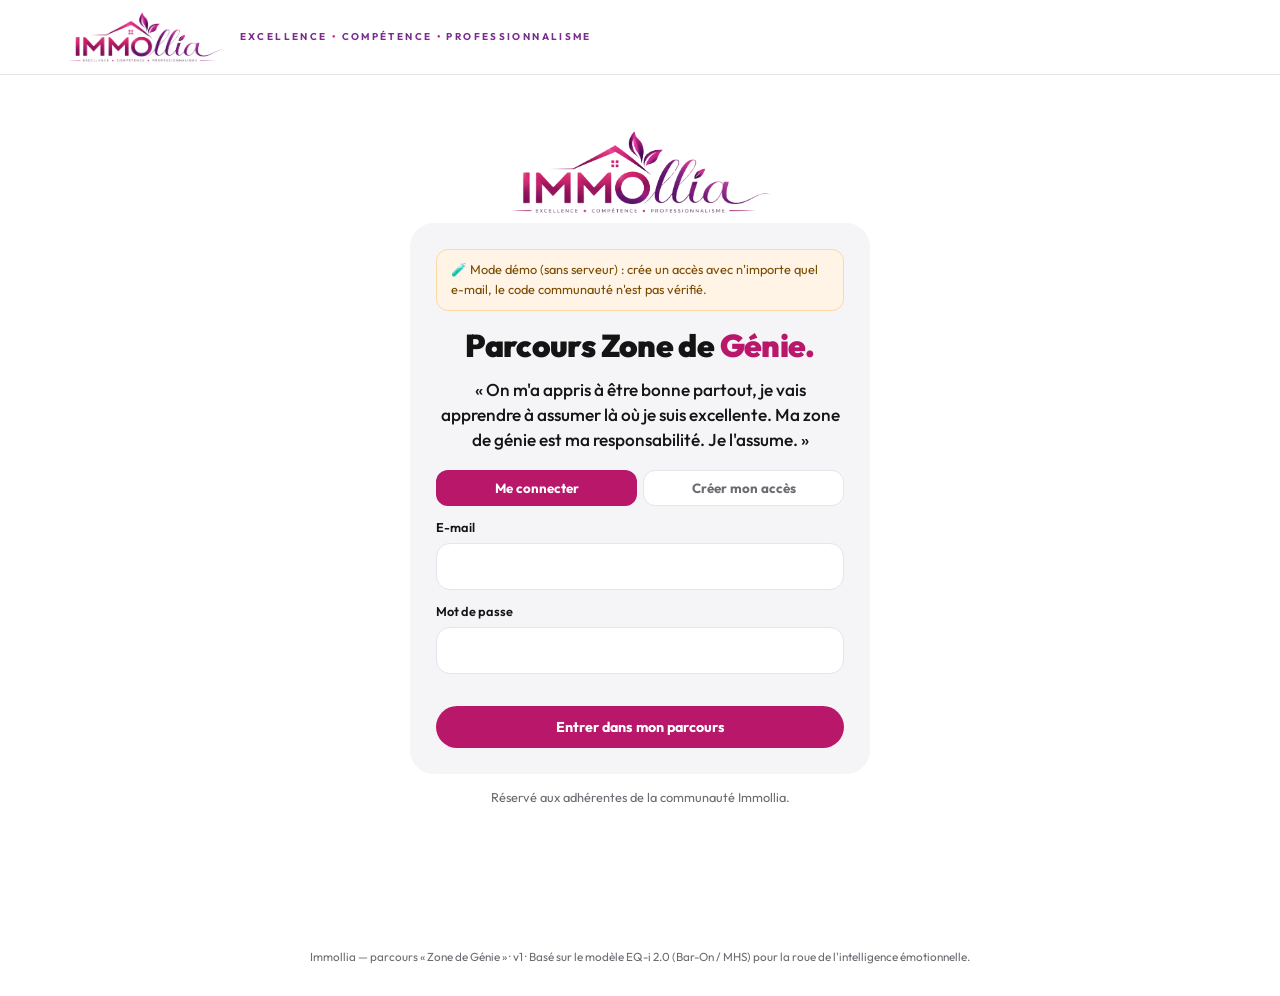
==== parcours/index.html @ b2c0bd3f "Parcours Zone de Génie : application rapatriée dans parcours/ (depuis adressefinder) ; config.php et" ====
<!DOCTYPE html>
<html lang="fr">
<head>
<meta charset="utf-8">
<meta name="viewport" content="width=device-width, initial-scale=1">
<title>Zone de Génie — Immollia</title>
<meta name="description" content="Parcours de 4 semaines pour identifier et assumer sa zone de génie — communauté Immollia.">
<link rel="icon" href="logo-immollia.webp">
<link rel="preconnect" href="https://fonts.googleapis.com">
<link href="https://fonts.googleapis.com/css2?family=Outfit:wght@400;500;600;700;800;900&display=swap" rel="stylesheet">
<style>
:root{
  --magenta:#B8176A; --magenta-2:#D12A80; --violet:#7B2C8F; --violet-2:#9A3FAE; --prune:#141414;
  --grad:var(--magenta);
  --bg:#FFFFFF; --card:#F5F4F6; --txt:#2A2A2E; --muted:#6B6B72; --line:#E6E3EA; --ok:#2E7D32;
  --r:24px; --sh:none;
  --f1:'Outfit',system-ui,sans-serif; --f2:'Outfit',system-ui,sans-serif;
}
*{box-sizing:border-box}
html,body{margin:0;background:var(--bg);color:var(--txt);font-family:var(--f1);font-size:15px;line-height:1.55;-webkit-font-smoothing:antialiased}
a{color:var(--magenta)}
button{font-family:inherit}
h1,h2,h3{margin:0 0 .4em;line-height:1.2}
h1{font-size:2.1rem;font-weight:900;color:#141414;letter-spacing:-.02em}
h1 .acc,h2 .acc{color:var(--magenta)}
h2{font-size:1.4rem;font-weight:800;color:#141414;letter-spacing:-.01em}
h3{font-size:1.05rem;font-weight:700;color:#141414}
.muted{color:var(--muted)}
.small{font-size:.85rem}
.citation{font-size:1.15rem;font-weight:500;color:#141414;line-height:1.45}
.eyebrow{display:flex;align-items:center;gap:12px;font-size:.72rem;letter-spacing:.22em;text-transform:uppercase;color:var(--magenta);font-weight:700}
.eyebrow::before{content:"";width:34px;height:2px;background:var(--magenta)}
.hidden{display:none!important}

/* ── En-tête ── */
header{background:#fff;border-bottom:1px solid var(--line);position:sticky;top:0;z-index:20}
.hwrap{max-width:1180px;margin:0 auto;padding:10px 16px;display:flex;align-items:center;gap:14px;flex-wrap:wrap}
.logo{height:54px;width:auto;display:block}
.tagline{font-size:.66rem;letter-spacing:.24em;text-transform:uppercase;color:var(--violet);font-weight:700;white-space:nowrap}
.tagline b{color:var(--magenta)}
nav{display:flex;gap:4px;margin-left:auto;flex-wrap:wrap}
nav button{border:0;background:transparent;padding:8px 12px;border-radius:999px;font-weight:600;color:var(--muted);cursor:pointer;font-size:.88rem}
nav button:hover{background:#F5F4F6;color:#141414}
nav button.on{background:var(--magenta);color:#fff}
.user-chip{display:flex;align-items:center;gap:8px;font-size:.85rem;color:var(--muted)}
.avatar{width:30px;height:30px;border-radius:50%;background:var(--magenta);color:#fff;display:grid;place-items:center;font-weight:700;font-size:.8rem;object-fit:cover;flex:none;overflow:hidden}
.avatar.lg{width:96px;height:96px;font-size:2rem}
.photo-row{display:flex;gap:16px;align-items:center;margin-top:12px}

main{max-width:1180px;margin:0 auto;padding:22px 16px 80px}
.card{background:var(--card);border-radius:var(--r);padding:26px;border:0}
.card+.card{margin-top:18px}
.grid{display:grid;gap:18px}
.g2{grid-template-columns:repeat(auto-fit,minmax(300px,1fr))}
.g4{grid-template-columns:repeat(auto-fit,minmax(220px,1fr))}
.row{display:flex;gap:10px;align-items:center;flex-wrap:wrap}
.sp{justify-content:space-between}

.btn{border:0;background:var(--magenta);color:#fff;padding:12px 22px;border-radius:999px;font-weight:700;cursor:pointer;font-size:.95rem;box-shadow:none;transition:background .15s,transform .15s}
.btn:hover{background:var(--magenta-2)}
.btn:hover{transform:translateY(-1px)}
.btn.sec{background:#fff;color:#141414;border:1.5px solid #D9D6DD}
.btn.sec:hover{background:#fff;border-color:#141414}
.btn.sm{padding:7px 14px;font-size:.82rem}
.btn:disabled{opacity:.5;cursor:default;transform:none}
label.lbl{display:block;font-weight:600;font-size:.85rem;color:#141414;margin:12px 0 5px}
input[type=text],input[type=email],input[type=password],input[type=url],textarea,select{width:100%;border:1.5px solid var(--line);border-radius:14px;padding:11px 13px;font:inherit;background:#fff;color:var(--txt);transition:border .15s}
input:focus,textarea:focus{outline:none;border-color:var(--magenta);box-shadow:0 0 0 3px rgba(184,23,106,.12)}
textarea{min-height:110px;resize:vertical;line-height:1.5}
.hint{font-size:.83rem;color:var(--muted);margin:-2px 0 8px}
.pill{display:inline-block;padding:3px 10px;border-radius:999px;font-size:.75rem;font-weight:700;background:#fff;color:var(--violet);border:1px solid var(--line)}
.pill.ok{background:#E8F5E9;color:var(--ok)}
.pill.mag{background:var(--magenta);color:#fff;border-color:transparent}
.toast{position:fixed;left:50%;bottom:24px;transform:translateX(-50%);background:#141414;color:#fff;padding:10px 18px;border-radius:999px;font-size:.85rem;opacity:0;pointer-events:none;transition:opacity .25s;z-index:50}
.toast.show{opacity:1}
.banner{background:#FFF4E5;border:1px solid #FFD8A8;color:#7A4A00;padding:10px 14px;border-radius:12px;font-size:.85rem;margin-bottom:16px}

/* ── Accueil / progression ── */
.hero{background:#fff;color:#141414;padding:18px 0 28px}
.hero h1{font-size:clamp(2.2rem,5vw,3.4rem);line-height:1.05;margin:10px 0 14px}
.hero .citation{max-width:760px}
.steps{display:grid;grid-template-columns:repeat(auto-fit,minmax(230px,1fr));gap:14px;margin-top:18px}
.step{background:var(--card);border-radius:var(--r);padding:20px;border:0;cursor:pointer;transition:transform .15s;position:relative}
.step:hover{transform:translateY(-2px)}
.step .num{font-size:.7rem;letter-spacing:.2em;text-transform:uppercase;color:var(--magenta);font-weight:700}
.step h3{margin:.3em 0 .4em;color:#141414}
.step.done{background:#EEF7EE}
.bar{height:8px;background:#E9E6EC;border-radius:999px;overflow:hidden;margin-top:12px}
.bar i{display:block;height:100%;background:var(--magenta);border-radius:999px;transition:width .4s}
.kpi{display:flex;gap:18px;flex-wrap:wrap;margin-top:14px}
.kpi div{background:var(--card);border-radius:18px;padding:12px 18px;color:var(--muted);font-size:.85rem}
.kpi b{display:block;font-size:1.7rem;color:#141414;font-weight:800}

/* ── Semaines ── */
.week-head{display:flex;gap:16px;align-items:flex-start;flex-wrap:wrap}
.week-head .objectif{background:#fff;border-left:4px solid var(--magenta);padding:12px 16px;border-radius:0 16px 16px 0;flex:1;min-width:260px}
.part{margin-top:22px}
.part h3{display:flex;align-items:center;gap:10px}
.part h3 .n{width:28px;height:28px;border-radius:50%;background:var(--magenta);color:#fff;display:grid;place-items:center;font-size:.8rem}
.q{margin-top:14px}
.q .qt{font-weight:600;color:var(--txt);margin-bottom:4px}
.q .qt em{font-weight:400;color:var(--muted);font-style:normal;font-size:.85rem;display:block}
.saved{font-size:.75rem;color:var(--ok);height:14px;margin-top:3px}
.week-foot{margin-top:22px;padding-top:18px;border-top:1px dashed var(--line)}
.switch{display:inline-flex;align-items:center;gap:8px;cursor:pointer;font-weight:600;font-size:.88rem;color:#141414}
.switch input{accent-color:var(--magenta);width:18px;height:18px}

/* ── Roue ── */
.wheel-wrap{display:grid;grid-template-columns:minmax(300px,520px) 1fr;gap:24px;align-items:start}
@media(max-width:860px){.wheel-wrap{grid-template-columns:1fr}}
.wheel svg{width:100%;height:auto;display:block}
.wheel path.comp{cursor:pointer;transition:opacity .15s,filter .15s}
.wheel path.comp:hover{filter:brightness(1.08)}
.wheel path.comp.sel{stroke:#fff;stroke-width:3;filter:drop-shadow(0 0 6px rgba(0,0,0,.25))}
.wheel text{font-family:var(--f1);pointer-events:none}
.comp-list{display:grid;gap:8px}
.comp{display:flex;gap:10px;align-items:flex-start;padding:10px 12px;border-radius:14px;border:1.5px solid transparent;cursor:pointer;background:#fff}
.comp:hover{border-color:#D9D6DD}
.comp.sel{border-color:var(--magenta);background:#FDF2F7}
.comp .dot{width:12px;height:12px;border-radius:50%;flex:none;margin-top:5px}
.comp b{display:block}
.comp .def{font-size:.83rem;color:var(--muted)}
.fam{font-size:.72rem;letter-spacing:.15em;text-transform:uppercase;font-weight:700;margin:14px 0 6px}
.selbox{background:#fff;border-radius:16px;padding:14px;margin-bottom:14px}
.selbox .pill{margin:3px 4px 3px 0}

/* ── Groupe ── */
.members{display:flex;gap:10px;flex-wrap:wrap}
.member{display:flex;gap:10px;align-items:center;padding:8px 14px 8px 8px;border:0;border-radius:999px;background:#fff}
.code{font-size:1.4rem;letter-spacing:.2em;font-weight:800;color:var(--magenta);background:#fff;padding:8px 16px;border-radius:14px}
table.audit{width:100%;border-collapse:separate;border-spacing:0;margin-top:14px;font-size:.88rem}
table.audit th,table.audit td{border:1px solid var(--line);padding:10px;vertical-align:top;text-align:left}
table.audit th{background:#fff;color:#141414;font-weight:700}
table.audit th:first-child{width:26%}
table.audit td{white-space:pre-wrap;background:#fff}
table.audit td.np{color:#A8A4AD;font-style:italic;background:#FAF9FB}
.weektabs{display:flex;gap:6px;flex-wrap:wrap}
.weektabs button{border:1.5px solid var(--line);background:#fff;padding:7px 14px;border-radius:999px;font-weight:600;cursor:pointer;color:var(--muted)}
.weektabs button.on{background:var(--magenta);border-color:transparent;color:#fff}

/* ── Guide ── */
.agenda{display:grid;gap:8px}
.agenda .it{display:grid;grid-template-columns:70px 1fr;gap:12px;padding:10px 12px;border-radius:14px;background:#fff;border:0}
.agenda .t{font-weight:800;color:var(--magenta);font-size:.85rem}
.agenda ul{margin:4px 0 0 18px;padding:0}

/* ── Connexion ── */
.auth{max-width:460px;margin:30px auto}
.auth .logo{height:90px;margin:0 auto 6px}
.tabs{display:flex;gap:6px;margin-bottom:12px}
.tabs button{flex:1;border:1.5px solid var(--line);background:#fff;padding:9px;border-radius:12px;font-weight:700;cursor:pointer;color:var(--muted)}
.tabs button.on{background:var(--magenta);color:#fff;border-color:transparent}
.err{color:#B00020;font-size:.85rem;min-height:18px;margin-top:8px}

/* ── Impression ── */
@media print{
  header,nav,.no-print,.toast,.banner{display:none!important}
  body{background:#fff}
  main{max-width:none;padding:0}
  .card{box-shadow:none;border:0;page-break-inside:avoid}
  textarea{border:1px solid #ccc;min-height:60px}
  .print-only{display:block!important}
}
.print-only{display:none}
footer{text-align:center;color:var(--muted);font-size:.78rem;padding:30px 16px}
</style>
</head>
<body>

<header>
  <div class="hwrap">
    <img class="logo" src="logo-immollia.webp" alt="Immollia">
    <div class="tagline">Excellence <b>•</b> Compétence <b>•</b> Professionnalisme</div>
    <nav id="nav" class="hidden">
      <button data-p="accueil">Accueil</button>
      <button data-p="s1">Semaine 1</button>
      <button data-p="s2">Semaine 2</button>
      <button data-p="s3">Semaine 3</button>
      <button data-p="s4">Semaine 4</button>
      <button data-p="roue">La roue</button>
      <button data-p="groupe">Mon binôme</button>
      <button data-p="guide">Guide visio</button>
      <button data-p="profil">Profil</button>
    </nav>
  </div>
</header>

<main id="main"></main>
<footer>Immollia — parcours « Zone de Génie » · <span id="ver">v1</span> · Basé sur le modèle EQ-i 2.0 (Bar-On / MHS) pour la roue de l'intelligence émotionnelle.</footer>
<div class="toast" id="toast"></div>

<script>
// ═══════════════════════════════════════════════════════════════════════════
//  CONTENU DU PARCOURS (issu du carnet de bord, de la grille d'audit et du
//  guide d'entretien). Chaque champ a une clé « sN_xxx » enregistrée en base.
// ═══════════════════════════════════════════════════════════════════════════
const REGLE_OR = "On m'a appris à être bonne partout, je vais apprendre à assumer là où je suis excellente. Ma zone de génie est ma responsabilité. Je l'assume.";

const FAMILLES = [
  {id:'soi', nom:'Perception de soi', c:'#C62845', comps:[
    {id:'amour',   nom:"Amour-propre",               def:"Se respecter soi-même tout en comprenant et en acceptant ses propres points forts et points faibles ; sentiment de force intérieure et de confiance en soi."},
    {id:'real',    nom:"Réalisation de soi",          def:"Souhait d'essayer constamment de s'améliorer et de s'impliquer dans des objectifs personnels pertinents et significatifs."},
    {id:'consc',   nom:"Conscience de soi émotionnelle", def:"Reconnaître et comprendre ses propres émotions, leurs causes et leur impact sur ses réflexions, ses actions et celles des autres."}]},
  {id:'expr', nom:'Expression individuelle', c:'#C85A2A', comps:[
    {id:'exprem',  nom:"Expression émotionnelle",    def:"Exprimer ouvertement ses propres sentiments, de façon verbale ou non verbale."},
    {id:'affirm',  nom:"Affirmation de soi",         def:"Communiquer ouvertement sentiments, croyances et réflexions, défendre ses valeurs et ses droits de façon acceptable, non agressive."},
    {id:'indep',   nom:"Indépendance",               def:"Rester autodirigé et libre de toute dépendance émotionnelle : décider, planifier et agir de façon autonome."}]},
  {id:'rel', nom:'Facultés relationnelles', c:'#B8962E', comps:[
    {id:'relhum',  nom:"Relations humaines",         def:"Développer et maintenir des relations mutuellement satisfaisantes, fondées sur la confiance et la compassion."},
    {id:'empat',   nom:"Empathie",                   def:"Reconnaître, comprendre et prendre en compte les sentiments des autres ; exprimer sa compréhension d'un point de vue différent du sien."},
    {id:'respso',  nom:"Responsabilité sociale",     def:"Contribuer volontairement à son groupe et au bien-être des autres ; agir de façon responsable avec une conscience sociale."}]},
  {id:'dec', nom:'Prise de décision', c:'#5E9A3C', comps:[
    {id:'resol',   nom:"Résolution de problèmes",    def:"Résoudre des problèmes dans des circonstances qui impliquent des émotions ; comprendre comment les émotions influent sur la décision."},
    {id:'real2',   nom:"Sens de la réalité",         def:"Rester objectif en voyant les choses comme elles sont vraiment ; repérer quand les émotions ou le parti pris rendent moins objectif."},
    {id:'impuls',  nom:"Contrôle des impulsions",    def:"Résister ou attendre avant d'exprimer une impulsion ou une tentation d'action ; éviter les décisions irréfléchies."}]},
  {id:'stress', nom:'Gestion du stress', c:'#2B7FA3', comps:[
    {id:'flex',    nom:"Flexibilité",                def:"Adapter ses émotions, réflexions et comportements à des idées ou des circonstances dynamiques, imprévisibles et inhabituelles."},
    {id:'tolst',   nom:"Tolérance au stress",        def:"S'adapter à des situations difficiles ou stressantes en gardant la conviction que l'on peut gérer ou influer positivement."},
    {id:'optim',   nom:"Optimisme",                  def:"Attitude et conception de la vie positives ; rester optimiste et endurant malgré les déboires occasionnels."}]}
];
const COMPS = FAMILLES.flatMap(f=>f.comps.map(c=>({...c, fam:f.nom, color:f.c})));
const compById = id => COMPS.find(c=>c.id===id);

const SEMAINES = [
  {n:1, titre:"L'audit initial & prise de conscience", sous:"Intelligence émotionnelle",
   objectif:"Analyser mon quotidien actuel et repérer mes points de frustration (surcharge, éparpillement). Observer, au fil de l'eau, ce qui est facile pour moi.",
   parties:[
    {titre:"Mon audit autonome", hint:"À observer et noter au fil de la semaine — pas besoin de tout remplir d'un coup.", champs:[
      {k:'s1_q1', q:"1. Qu'est-ce que je fais sans effort ?", e:"Ce qui est fluide, naturel, où je ne vois pas le temps passer."},
      {k:'s1_q2', q:"2. Sur quoi les autres me sollicitent-ils naturellement ?", e:"Ce pour quoi mes collègues ou clients viennent spontanément me voir."},
      {k:'s1_q3', q:"3. Quelles actions me rapportent le plus de résultats et de plaisir ?", e:"Mes victoires faciles, stimulantes et gratifiantes."},
      {k:'s1_q4', q:"4. Qu'est-ce que je pourrais faire même fatiguée ?", e:"L'activité qui me ressource et me redonne de l'énergie au lieu de me vider."}]},
    {titre:"Mon diagnostic émotionnel", champs:[
      {k:'s1_surcharge', q:"Surcharge & niveau d'énergie", e:"Quelles sont les tâches de mon quotidien actuel qui génèrent de la frustration, du stress ou une baisse d'énergie notable ?"},
      {k:'s1_legit', q:"Le syndrome de la polyvalence (posture & légitimité)", e:"Comment est-ce que je gère la croyance « Pour être légitime, je dois tout savoir faire » ? Dans quelles situations cela me pousse-t-il au contrôle ou à la surcharge ?"},
      {k:'__roue', q:"Mes forces en intelligence émotionnelle", e:"Parmi les 15 compétences de la roue, choisis les 5 qui résonnent le plus avec tes facilités naturelles observées ci-dessus."}]}
   ]},
  {n:2, titre:"À la découverte de ma « Zone de Génie »", sous:"Casser le paradoxe de la facilité",
   objectif:"Débriefer l'audit et lever les blocages liés à la facilité. Ce qui est facile pour toi a une immense valeur : c'est exactement là que se cache ta plus grande richesse.",
   parties:[
    {titre:"Clarification de ma zone de génie brute", champs:[
      {k:'s2_zone', q:"Comment je formalise ma force principale ?", e:"Suite au débriefing avec mon binôme : ex. le relationnel de confiance, la rentrée de mandats exclusifs, le réseautage local, la négociation fine…"},
      {k:'s2_blocages', q:"Mes blocages à lever", e:"Qu'est-ce qui m'empêche encore de considérer cette facilité comme une vraie valeur ? (paradoxe de la facilité, peur de « faire moins »…)"}]},
    {titre:"Mes exemples du terrain", hint:"Pour chacune de tes 5 compétences clés, note un exemple concret et récent vécu sur le terrain immobilier où elle a rendu une situation fluide et performante.", champs:[], comps:true, extra:[
      {k:'s2_exemples', q:"Autres exemples concrets", e:"Au moins deux situations récentes où ton intelligence émotionnelle a fait la différence."}]}
   ]},
  {n:3, titre:"Stratégie d'alignement & plan de délégation", sous:"De la théorie à l'action sur le terrain",
   objectif:"Passer de la théorie à l'action concrète : choisir mon focus absolu, décider ce que je délègue, dessiner ma semaine type idéale.",
   parties:[
    {titre:"Mon focus absolu", champs:[
      {k:'s3_focus', q:"Quelles sont les activités vitales sur lesquelles je choisis de me concentrer à 100 % ?", e:"Ex. uniquement les rendez-vous clients R1/R2, la prospection stratégique, les visites ciblées, le réseautage, le sponsoring…"}]},
    {titre:"Mon plan de délégation & lâcher-prise", champs:[
      {k:'s3_deleg', q:"Quelles tâches chronophages ou hors de ma zone de génie doivent basculer vers des collaborateurs, des alternants ou de l'automatisation digitale ?", e:"Liste-les, et pour chacune : vers qui ou vers quel outil."},
      {k:'s3_lacher', q:"Comment l'intelligence émotionnelle m'aide-t-elle à lâcher le contrôle ?", e:"Quelle compétence de la roue mobiliser pour accepter de ne plus tout contrôler ?"}]},
    {titre:"Ma semaine type « idéale »", champs:[
      {k:'s3_semaine', q:"Mes blocs de temps inamovibles dédiés uniquement à ma zone de génie", e:"Structure-les en binôme. Ex. mardi & jeudi matin : R1/R2 uniquement ; vendredi 14h-16h : réseautage…"},
      {k:'s3_premier', q:"Mon premier changement concret applicable dès cette semaine", e:"Une seule action, petite et immédiate."}]}
   ]},
  {n:4, titre:"Clarté, posture & signature", sous:"Ancrer la nouvelle posture",
   objectif:"Mesurer l'impact (clarté, performance, plaisir) et ancrer ma posture : devenir lisible pour mes clients, arrêter de me comparer ou de copier.",
   parties:[
    {titre:"Mon retour d'expérience terrain (REX)", champs:[
      {k:'s4_rex', q:"Quels sont les premiers impacts mesurés après ces semaines d'alignement ?", e:"Gain de temps réel, niveau de plaisir retrouvé, réduction de la charge mentale, clarté face aux clients…"}]},
    {titre:"Ma signature de marque", champs:[
      {k:'s4_signature', q:"Comment ma zone de génie devient-elle ma signature unique ?", e:"Comment mes clients me reconnaissent-ils ? Qu'est-ce qui me rend « lisible » ?"},
      {k:'s4_paix', q:"Paix intérieure & alignement", e:"Qu'est-ce que j'arrête de comparer ou de copier chez les autres ? Qu'est-ce que j'assume désormais ?"},
      {k:'s4_verbatims', q:"Mes verbatims & phrases clés", e:"Les phrases qui résument mon parcours — témoignages précieux pour nourrir la proposition de valeur collective de la communauté."}]}
   ]}
];

// Guide d'entretien (visio hebdo d'1 h)
const GUIDE = [
  {n:1, titre:"L'audit initial & prise de conscience", items:[
    ["5 min","Accueil & posture", ["Rappeler la règle d'or : « On nous a appris à être bonnes partout, nous allons apprendre à assumer là où vous êtes excellentes. »"]],
    ["25 min","Le diagnostic émotionnel", ["Quelles tâches actuelles génèrent frustration, stress ou baisse d'énergie ? (analyse de la surcharge)", "Comment gérez-vous la croyance « Pour être légitime, je dois tout savoir faire » ?"]],
    ["25 min","Lancement de l'audit autonome", ["Présenter les 4 questions clés à observer cette semaine (sans effort / sollicitations / résultats & plaisir / même fatiguée)."]],
    ["5 min","Plan d'action", ["Chacune remplit son audit dans l'application avant la prochaine visio."]]]},
  {n:2, titre:"À la découverte de sa « Zone de Génie »", items:[
    ["20 min","Débrief de l'audit", ["Analyse en binôme des réponses aux 4 questions (vue « Mon binôme » → grille d'audit)."]],
    ["20 min","Casser le paradoxe de la facilité", ["Message clé : « Ce qui est facile pour vous a une immense valeur. C'est exactement là que se cache votre plus grande richesse. »", "Identifier la zone de génie brute de chacune (relationnel, rentrer des mandats, réseautage…)."]],
    ["15 min","Intelligence émotionnelle", ["Parcourir la roue des 15 compétences ensemble."]],
    ["5 min","Plan d'action", ["Chacune confirme ses 5 compétences clés et note des exemples concrets du terrain."]]]},
  {n:3, titre:"Stratégie d'alignement & plan de délégation", items:[
    ["20 min","Le choix stratégique", ["Définir le focus absolu de chacune. Exemple : se concentrer uniquement sur les R1/R2, visites découvertes, réseautage et sponsoring."]],
    ["20 min","Le plan de délégation", ["Quelles tâches basculent vers collaborateurs, alternants ou automatisation ?", "Comment l'intelligence émotionnelle aide-t-elle à lâcher prise ?"]],
    ["15 min","Mise en situation en binôme", ["S'entraider pour structurer la nouvelle semaine type « idéale »."]],
    ["5 min","Plan d'action", ["Appliquer le premier changement concret dès cette semaine."]]]},
  {n:4, titre:"Clarté, posture & signature", items:[
    ["20 min","Retour d'expérience terrain", ["Quels premiers impacts mesurés ? Plus de clarté, plus de plaisir, gain de temps ?"]],
    ["20 min","Ancrage de la posture", ["Devenir « lisible » pour ses clients : comment la zone de génie devient une signature de marque.", "Gagner en paix intérieure en arrêtant de se comparer ou de copier."]],
    ["15 min","Collecte des témoignages", ["Récolter verbatims et phrases clés pour la proposition de valeur de la communauté."]],
    ["5 min","Clôture", ["Message de fin : « Votre zone de génie est votre responsabilité. Assumez-la. »"]]]}
];

// ═══════════════════════════════════════════════════════════════════════════
//  STOCKAGE : API PHP (zg-api.php) si disponible, sinon « mode démo » dans
//  le navigateur (localStorage) — utile pour tester l'application sans serveur.
// ═══════════════════════════════════════════════════════════════════════════
const API = 'zg-api.php';
const Store = {
  mode: 'api', token: localStorage.getItem('zg_token') || '',
  async detect(){
    try{ const r = await fetch(API+'?action=ping',{method:'POST'}); const j = await r.json(); if(j && j.ok){ this.mode='api'; return; } }catch(e){}
    this.mode='demo';
  },
  async call(action, body){
    if(this.mode==='demo') return Demo.call(action, body||{});
    const r = await fetch(API+'?action='+action,{method:'POST',headers:{'Content-Type':'application/json','Authorization':'Bearer '+this.token},body:JSON.stringify(body||{})});
    let j; try{ j = await r.json(); }catch(e){ throw new Error('Réponse serveur illisible.'); }
    if(!r.ok || !j.ok){ if(r.status===401){ this.setToken(''); } throw new Error(j.error||('Erreur '+r.status)); }
    return j;
  },
  setToken(t){ this.token=t; if(t) localStorage.setItem('zg_token',t); else localStorage.removeItem('zg_token'); }
};
// Mode démo : tout vit dans ce navigateur. Un binôme fictif « Camille » illustre la vue groupe.
const Demo = {
  g(k,d){ try{ return JSON.parse(localStorage.getItem('zg_demo_'+k)) ?? d; }catch(e){ return d; } },
  s(k,v){ localStorage.setItem('zg_demo_'+k, JSON.stringify(v)); },
  camille(){ return {id:2, prenom:'Camille', nom:'(exemple)', agence:'Agence du Parc', email:'camille@exemple.fr', partage:[1,2], moi:false, entries:{
    s1_q1:"Mettre à l'aise un vendeur dès la première visite, créer la confiance en 10 minutes.", s1_q2:"Mes collègues me demandent d'intervenir quand une négociation coince.", s1_q3:"Les R1 : quand je rentre un mandat exclusif après un seul rendez-vous.", s1_q4:"Appeler mes anciens clients pour prendre des nouvelles.",
    s1_surcharge:"La rédaction des annonces et le tri des photos me vident.", s1_legit:"J'ai l'impression de devoir tout faire moi-même pour être crédible, surtout l'administratif.",
    s1_competences:JSON.stringify(['relhum','empat','affirm','optim','tolst']), s2_zone:"Le relationnel de confiance : je rentre des mandats exclusifs grâce au lien humain."}}; },
  async call(a,b){
    const me = this.g('user',null);
    if(a==='ping') return {ok:true};
    if(a==='register'){ const u={id:1,email:b.email,prenom:b.prenom||'Moi',nom:b.nom||'',agence:b.agence||'',admin:false}; this.s('user',u); return {ok:true,token:'demo',user:u}; }
    if(a==='login'){ if(!me) throw new Error("Aucun compte dans ce navigateur : crée-le dans l'onglet « Créer mon accès »."); return {ok:true,token:'demo',user:me}; }
    if(a==='logout') return {ok:true};
    if(!me) throw new Error('Connexion requise.');
    if(a==='me') return {ok:true,user:me};
    if(a==='profil'){ Object.assign(me,{prenom:b.prenom??me.prenom,nom:b.nom??me.nom,agence:b.agence??me.agence}); if('photo' in b) me.photo=b.photo||null; this.s('user',me); return {ok:true}; }
    if(a==='carnet') return {ok:true,entries:this.g('entries',{})};
    if(a==='sauver'){ const e=this.g('entries',{}); for(const k in b.entries) e[k]=typeof b.entries[k]==='string'?b.entries[k]:JSON.stringify(b.entries[k]); this.s('entries',e); return {ok:true}; }
    const grp = this.g('groupe',null);
    const liste = ()=>{ const g=this.g('groupe',null); return g ? [{...g, membres:2, createur:true}] : []; };
    if(a==='groupes') return {ok:true,groupes:liste()};
    if(a==='groupe_creer'){ const g={id:1,code:'DEMO42',nom:b.nom||('Binôme de '+me.prenom),visio_jour:'',visio_lien:''}; this.s('groupe',g); return {ok:true,id:1,code:g.code,groupes:liste()}; }
    if(a==='groupe_rejoindre'){ if((b.code||'').toUpperCase()!=='DEMO42') throw new Error('En mode démo, le seul code qui existe est DEMO42.'); const g={id:1,code:'DEMO42',nom:'Binôme de Camille',visio_jour:'',visio_lien:''}; this.s('groupe',g); return {ok:true,id:1,groupes:liste()}; }
    if(a==='groupe_quitter'){ localStorage.removeItem('zg_demo_groupe'); return {ok:true,groupes:[]}; }
    if(a==='groupe_visio'){ Object.assign(grp,{visio_jour:b.visio_jour,visio_lien:b.visio_lien}); this.s('groupe',grp); return {ok:true}; }
    if(a==='groupe'){ if(!grp) throw new Error('Groupe introuvable.'); const e=this.g('entries',{}); const part=[1,2,3,4].filter(n=>e['partage_s'+n]==='1');
      return {ok:true,groupe:grp,membres:[{...me,partage:part,entries:e,moi:true},this.camille()],notes:this.g('notes',[])}; }
    if(a==='note'){ const n=this.g('notes',[]).filter(x=>!(x.auteur===1&&x.cible===b.cible&&x.semaine===b.semaine)); n.push({auteur:1,cible:b.cible,semaine:b.semaine,texte:b.texte}); this.s('notes',n); return {ok:true}; }
    throw new Error('Action inconnue (démo).');
  }
};

// ═══════════════════════════════════════════════════════════════════════════
//  ÉTAT & RENDU
// ═══════════════════════════════════════════════════════════════════════════
const S = { user:null, entries:{}, page:'accueil', groupes:[], groupe:null, gsem:1 };
const $ = s => document.querySelector(s);
const esc = s => String(s??'').replace(/[&<>"']/g,c=>({'&':'&amp;','<':'&lt;','>':'&gt;','"':'&quot;',"'":'&#39;'}[c]));
const toast = (m,ms=1800)=>{ const t=$('#toast'); t.textContent=m; t.classList.add('show'); clearTimeout(t._t); t._t=setTimeout(()=>t.classList.remove('show'),ms); };
const val = k => S.entries[k] || '';
const avatar = (u,cls='') => u && u.photo ? `<img class="avatar ${cls}" src="${u.photo}" alt="">` : `<span class="avatar ${cls}">${esc(((u&&u.prenom)||'?')[0].toUpperCase())}</span>`;
const comps = () => { try{ const a=JSON.parse(val('s1_competences')||'[]'); return Array.isArray(a)?a:[]; }catch(e){ return []; } };

// Sauvegarde automatique (regroupée, 700 ms après la dernière frappe)
let pending = {}, saveT = null;
function save(k, v, cb){
  S.entries[k] = v; pending[k] = v;
  clearTimeout(saveT);
  saveT = setTimeout(async ()=>{
    const batch = pending; pending = {};
    try{ await Store.call('sauver',{entries:batch}); document.querySelectorAll('.saved[data-k]').forEach(el=>{ if(batch[el.dataset.k]!==undefined) el.textContent='✓ enregistré'; }); if(cb) cb(); }
    catch(e){ toast('⚠ Non enregistré : '+e.message, 4000); }
  }, 700);
}

// Progression : une semaine est « faite » quand ses champs sont remplis (ou cochée).
function remplis(n){ const w=SEMAINES[n-1]; const ks=w.parties.flatMap(p=>[...p.champs.map(c=>c.k),...(p.extra||[]).map(c=>c.k)]).filter(k=>!k.startsWith('__')); if(n===1) ks.push('s1_competences'); const ok=ks.filter(k=>{ const v=val(k); return k==='s1_competences'? comps().length===5 : v.trim().length>0; }).length; return {ok, total:ks.length}; }
const faite = n => val('fait_s'+n)==='1';
function progression(){ let t=0,o=0; for(let n=1;n<=4;n++){ const r=remplis(n); t+=r.total; o+=r.ok; } return Math.round(100*o/Math.max(1,t)); }

// ── Navigation ─────────────────────────────────────────────────────────────
function go(p){ S.page=p; location.hash=p; render(); window.scrollTo({top:0}); }
document.querySelectorAll('#nav button').forEach(b=>b.onclick=()=>go(b.dataset.p));
window.addEventListener('hashchange',()=>{ const p=location.hash.slice(1); if(p && p!==S.page && S.user){ S.page=p; render(); } });

function render(){
  const m = $('#main');
  if(!S.user){ $('#nav').classList.add('hidden'); m.innerHTML = vueAuth(); bindAuth(); return; }
  $('#nav').classList.remove('hidden');
  document.querySelectorAll('#nav button').forEach(b=>b.classList.toggle('on', b.dataset.p===S.page));
  const pb=document.querySelector('#nav button[data-p=profil]'); pb.innerHTML=`<span class="row" style="gap:6px">${avatar(S.user).replace('class="avatar','style="width:22px;height:22px;font-size:.65rem" class="avatar')}Profil</span>`;
  const demo = Store.mode==='demo' ? `<div class="banner">🧪 <b>Mode démo</b> : aucun serveur détecté, tes réponses sont stockées uniquement dans ce navigateur. Une fois l'application installée sur immollia.fr, elles seront enregistrées sur ton compte.</div>` : '';
  const p = S.page;
  let h = demo;
  if(p==='accueil') h += vueAccueil();
  else if(/^s[1-4]$/.test(p)) h += vueSemaine(+p[1]);
  else if(p==='roue') h += vueRoue();
  else if(p==='groupe') h += vueGroupe();
  else if(p==='guide') h += vueGuide();
  else if(p==='profil') h += vueProfil();
  else if(p==='impression') h += vueImpression();
  else h += vueAccueil();
  m.innerHTML = h;
  bind(p);
}

// ── Connexion ──────────────────────────────────────────────────────────────
function vueAuth(){
  const demo = Store.mode==='demo' ? `<div class="banner">🧪 Mode démo (sans serveur) : crée un accès avec n'importe quel e-mail, le code communauté n'est pas vérifié.</div>` : '';
  return `<div class="auth">
    <img class="logo" src="logo-immollia.webp" alt="Immollia">
    <div class="card">
      ${demo}
      <h1 style="text-align:center">Parcours Zone de <span class="acc">Génie.</span></h1>
      <p class="citation" style="text-align:center;margin:0 0 18px">« ${REGLE_OR} »</p>
      <div class="tabs"><button class="on" data-t="login">Me connecter</button><button data-t="register">Créer mon accès</button></div>
      <form id="f-login">
        <label class="lbl">E-mail</label><input type="email" name="email" required autocomplete="email">
        <label class="lbl">Mot de passe</label><input type="password" name="password" required autocomplete="current-password">
        <div class="err" id="err-login"></div>
        <button class="btn" style="width:100%;margin-top:6px">Entrer dans mon parcours</button>
      </form>
      <form id="f-register" class="hidden">
        <div class="grid g2" style="gap:0 12px">
          <div><label class="lbl">Prénom *</label><input type="text" name="prenom" required></div>
          <div><label class="lbl">Nom</label><input type="text" name="nom"></div>
        </div>
        <label class="lbl">Agence / activité</label><input type="text" name="agence" placeholder="ex. Agence du Plessis-Robinson">
        <label class="lbl">E-mail *</label><input type="email" name="email" required autocomplete="email">
        <label class="lbl">Mot de passe * <span class="muted small">(8 caractères minimum)</span></label><input type="password" name="password" required minlength="8" autocomplete="new-password">
        <label class="lbl">Code communauté Immollia *</label><input type="text" name="code" required placeholder="Remis lors de ton adhésion">
        <div class="err" id="err-register"></div>
        <button class="btn" style="width:100%;margin-top:6px">Créer mon accès</button>
      </form>
    </div>
    <p class="muted small" style="text-align:center;margin-top:14px">Réservé aux adhérentes de la communauté Immollia.</p>
  </div>`;
}
function bindAuth(){
  document.querySelectorAll('.tabs button').forEach(b=>b.onclick=()=>{ document.querySelectorAll('.tabs button').forEach(x=>x.classList.toggle('on',x===b)); $('#f-login').classList.toggle('hidden',b.dataset.t!=='login'); $('#f-register').classList.toggle('hidden',b.dataset.t!=='register'); });
  for(const t of ['login','register']){
    $('#f-'+t).onsubmit = async e=>{ e.preventDefault(); const d=Object.fromEntries(new FormData(e.target)); $('#err-'+t).textContent='';
      try{ const j=await Store.call(t,d); Store.setToken(j.token); S.user=j.user; await charger(); go('accueil'); }
      catch(err){ $('#err-'+t).textContent=err.message; } };
  }
}
async function charger(){ const j=await Store.call('carnet'); S.entries=j.entries||{}; try{ S.groupes=(await Store.call('groupes')).groupes||[]; }catch(e){ S.groupes=[]; } }

// ── Accueil ────────────────────────────────────────────────────────────────
function vueAccueil(){
  const pct = progression();
  const sel = comps();
  const prochaine = [1,2,3,4].find(n=>!faite(n)) || 4;
  return `<div class="hero">
    <div class="eyebrow">Bienvenue ${esc(S.user.prenom)}</div>
    <h1>Ma Zone de <span class="acc">Génie.</span></h1>
    <p class="citation">« ${REGLE_OR} »</p>
    <div class="kpi"><div><b>${pct}%</b>du parcours rempli</div><div><b>${[1,2,3,4].filter(faite).length}/4</b>semaines validées</div><div><b>${sel.length}/5</b>compétences clés choisies</div></div>
    <div class="bar"><i style="width:${pct}%"></i></div>
    <div class="row" style="margin-top:18px"><button class="btn" data-go="s${prochaine}">Continuer → Semaine ${prochaine}</button><button class="btn sec" data-go="roue">Voir la roue</button></div>
  </div>
  <div class="steps">${SEMAINES.map(w=>{ const r=remplis(w.n); return `<div class="step ${faite(w.n)?'done':''}" data-go="s${w.n}">
      <div class="num">Semaine ${w.n} ${faite(w.n)?'<span class="pill ok">validée</span>':''}</div><h3>${esc(w.titre)}</h3>
      <div class="muted small">${esc(w.sous)}</div>
      <div class="bar"><i style="width:${Math.round(100*r.ok/r.total)}%"></i></div><div class="small muted" style="margin-top:4px">${r.ok}/${r.total} réponses</div></div>`; }).join('')}
  </div>
  <div class="grid g2" style="margin-top:18px">
    <div class="card"><h2>Comment ça marche</h2>
      <ol style="margin:0;padding-left:20px;line-height:1.7">
        <li><b>4 semaines, en autonomie.</b> Chaque semaine a sa page : tu réponds aux questions à ton rythme, tout s'enregistre automatiquement.</li>
        <li><b>La roue</b> des 15 compétences de l'intelligence émotionnelle t'aide à nommer tes forces — tu en choisis 5.</li>
        <li><b>En binôme ou trinôme (optionnel)</b> : crée un groupe, partage le code, et retrouvez-vous chaque semaine en visio d'une heure. L'onglet « Guide visio » donne le déroulé minuté.</li>
        <li><b>Tu choisis ce que tu partages</b> : semaine par semaine, un interrupteur rend tes réponses visibles à ton groupe. Sinon elles restent privées.</li>
      </ol></div>
    <div class="card"><h2>Mon binôme</h2>
      ${S.groupes.length ? S.groupes.map(g=>`<div class="row sp" style="margin-bottom:8px"><div><b>${esc(g.nom)}</b><div class="small muted">${g.membres} membre${g.membres>1?'s':''} · code <b>${g.code}</b>${g.visio_jour?' · visio '+esc(g.visio_jour):''}</div></div><button class="btn sm" data-go="groupe">Ouvrir</button></div>`).join('')
        : `<p class="muted">Tu suis le parcours seule pour l'instant. Si tu veux t'entraider avec une ou deux consœurs, crée un groupe et transmets-leur le code.</p><button class="btn sec sm" data-go="groupe">Créer ou rejoindre un groupe</button>`}
      <hr style="border:0;border-top:1px dashed var(--line);margin:16px 0">
      <button class="btn sec sm" data-go="impression">🖨 Imprimer / exporter mon carnet en PDF</button>
    </div>
  </div>`;
}

// ── Semaine ────────────────────────────────────────────────────────────────
function champ(c){
  return `<div class="q"><div class="qt">${esc(c.q)}<em>${esc(c.e||'')}</em></div><textarea data-k="${c.k}" placeholder="Écris ici… (enregistrement automatique)">${esc(val(c.k))}</textarea><div class="saved" data-k="${c.k}"></div></div>`;
}
function vueSemaine(n){
  const w = SEMAINES[n-1]; const r = remplis(n); const sel = comps();
  let i = 0;
  return `<div class="card">
    <div class="week-head">
      <div style="flex:1;min-width:260px"><div class="pill mag">Semaine ${n} / 4</div><h1 style="margin-top:8px">${esc(w.titre)}</h1><div class="muted">${esc(w.sous)}</div></div>
      <div class="objectif"><b>Objectif</b><br>${esc(w.objectif)}</div>
    </div>
    ${w.parties.map(p=>`<div class="part"><h3><span class="n">${++i}</span>${esc(p.titre)}</h3>${p.hint?`<div class="hint">${esc(p.hint)}</div>`:''}
      ${p.champs.map(c=> c.k==='__roue' ? `<div class="q"><div class="qt">${esc(c.q)}<em>${esc(c.e)}</em></div>
          <div class="selbox">${sel.length? sel.map(id=>{const c=compById(id); return `<span class="pill" style="background:${c.color};color:#fff">${esc(c.nom)}</span>`;}).join('') : '<span class="muted">Aucune compétence choisie pour l\'instant.</span>'}
          <div style="margin-top:8px"><button class="btn sm" data-go="roue">${sel.length?'Modifier sur la roue':'Choisir sur la roue →'}</button></div></div></div>` : champ(c)).join('')}
      ${p.comps ? (sel.length ? sel.map(id=>{const c=compById(id); return champ({k:'s2_comp_'+id, q:c.nom, e:c.def});}).join('') : `<p class="muted">Choisis d'abord tes 5 compétences clés sur <a href="#roue" data-go="roue">la roue</a>.</p>`) : ''}
      ${(p.extra||[]).map(champ).join('')}
    </div>`).join('')}
    <div class="week-foot row sp">
      <div>
        <label class="switch"><input type="checkbox" id="partage" ${val('partage_s'+n)==='1'?'checked':''}> Partager mes réponses de la semaine ${n} avec mon binôme</label>
        <div class="small muted">Sans partage, tes réponses restent strictement privées.</div>
      </div>
      <div style="text-align:right">
        <div class="small muted">${r.ok}/${r.total} réponses remplies</div>
        <label class="switch"><input type="checkbox" id="fait" ${faite(n)?'checked':''}> Semaine ${n} terminée</label>
      </div>
    </div>
    <div class="row sp" style="margin-top:18px">
      ${n>1?`<button class="btn sec sm" data-go="s${n-1}">← Semaine ${n-1}</button>`:'<span></span>'}
      ${n<4?`<button class="btn sm" data-go="s${n+1}">Semaine ${n+1} →</button>`:`<button class="btn sm" data-go="accueil">Retour à l'accueil</button>`}
    </div>
  </div>`;
}

// ── Roue ───────────────────────────────────────────────────────────────────
function arc(cx,cy,r1,r2,a0,a1){ const p=(r,a)=>[cx+r*Math.cos(a),cy+r*Math.sin(a)]; const [x0,y0]=p(r2,a0),[x1,y1]=p(r2,a1),[x2,y2]=p(r1,a1),[x3,y3]=p(r1,a0); const big=(a1-a0)>Math.PI?1:0; return `M${x0},${y0}A${r2},${r2},0,${big},1,${x1},${y1}L${x2},${y2}A${r1},${r1},0,${big},0,${x3},${y3}Z`; }
function roueSVG(sel, interactive=true){
  const cx=260,cy=260, n=FAMILLES.length, start=-Math.PI/2 - Math.PI/n; // perception de soi en haut
  let s='';
  FAMILLES.forEach((f,i)=>{
    const a0=start+i*2*Math.PI/n, a1=a0+2*Math.PI/n, am=(a0+a1)/2;
    s+=`<path d="${arc(cx,cy,100,165,a0+.012,a1-.012)}" fill="${f.c}"/>`;
    const tx=cx+132*Math.cos(am), ty=cy+132*Math.sin(am); let rot=am*180/Math.PI+90; if(rot>90&&rot<270) rot+=180;
    const lignes=f.nom.toUpperCase().split(' ');
    s+=`<text x="${tx}" y="${ty}" transform="rotate(${rot},${tx},${ty})" text-anchor="middle" fill="#fff" font-size="11" font-weight="800">${lignes.length>2?`<tspan x="${tx}" dy="-6">${lignes.slice(0,2).join(' ')}</tspan><tspan x="${tx}" dy="12">${lignes.slice(2).join(' ')}</tspan>`:`<tspan x="${tx}" dy="-6">${lignes[0]}</tspan><tspan x="${tx}" dy="12">${lignes[1]||''}</tspan>`}</text>`;
    f.comps.forEach((c,j)=>{
      const b0=a0+j*(a1-a0)/3, b1=b0+(a1-a0)/3, bm=(b0+b1)/2, on=sel.includes(c.id);
      s+=`<path class="comp ${on?'sel':''}" data-id="${c.id}" d="${arc(cx,cy,168,250,b0+.008,b1-.008)}" fill="${f.c}" opacity="${on?1:.35}"><title>${esc(c.nom)}</title></path>`;
      const tx=cx+209*Math.cos(bm), ty=cy+209*Math.sin(bm); let rot=bm*180/Math.PI+90; if(rot>90&&rot<270) rot+=180;
      const mots=c.nom.split(' '); const l1=mots.length>2?mots.slice(0,Math.ceil(mots.length/2)).join(' '):mots[0]; const l2=mots.length>2?mots.slice(Math.ceil(mots.length/2)).join(' '):mots.slice(1).join(' ');
      s+=`<text x="${tx}" y="${ty}" transform="rotate(${rot},${tx},${ty})" text-anchor="middle" fill="${on?'#fff':'#3a2a44'}" font-size="9.5" font-weight="${on?800:600}"><tspan x="${tx}" dy="${l2?-5:4}">${esc(l1)}</tspan>${l2?`<tspan x="${tx}" dy="11">${esc(l2)}</tspan>`:''}</text>`;
    });
  });
  s+=`<circle cx="${cx}" cy="${cy}" r="92" fill="#fff"/><circle cx="${cx}" cy="${cy}" r="62" fill="url(#g)"/>
      <text x="${cx}" y="${cy-4}" text-anchor="middle" fill="#fff" font-size="12" font-weight="800">Intelligence</text><text x="${cx}" y="${cy+12}" text-anchor="middle" fill="#fff" font-size="12" font-weight="800">émotionnelle</text>`;
  return `<svg viewBox="0 0 520 520" ${interactive?'':'class="static"'}><defs><linearGradient id="g" x1="0" x2="1" y1="0" y2="1"><stop offset="0" stop-color="#C2185B"/><stop offset="1" stop-color="#6A1B9A"/></linearGradient></defs>${s}</svg>`;
}
function vueRoue(){
  const sel = comps();
  return `<div class="card">
    <h1>La roue de l'<span class="acc">intelligence émotionnelle.</span></h1>
    <p class="muted">5 familles, 15 compétences (modèle EQ-i 2.0). Clique sur les compétences qui résonnent avec tes facilités naturelles : <b>5 au maximum</b>. Elles deviennent tes compétences clés pour la suite du parcours.</p>
    <div class="wheel-wrap">
      <div class="wheel" id="wheel">${roueSVG(sel)}</div>
      <div>
        <div class="selbox"><b>Mes ${sel.length}/5 compétences clés</b><div style="margin-top:6px">${sel.length? sel.map(id=>{const c=compById(id); return `<span class="pill" style="background:${c.color};color:#fff">${esc(c.nom)} ✕</span>`;}).join('') : '<span class="muted">Clique sur la roue ou dans la liste.</span>'}</div>
          ${sel.length===5?`<div style="margin-top:10px"><button class="btn sm" data-go="s2">Noter mes exemples du terrain (semaine 2) →</button></div>`:''}</div>
        <div class="comp-list" id="complist">${FAMILLES.map(f=>`<div class="fam" style="color:${f.c}">${esc(f.nom)}</div>${f.comps.map(c=>`<div class="comp ${sel.includes(c.id)?'sel':''}" data-id="${c.id}"><span class="dot" style="background:${f.c}"></span><div><b>${esc(c.nom)}</b><div class="def">${esc(c.def)}</div></div></div>`).join('')}`).join('')}</div>
      </div>
    </div>
  </div>`;
}
function toggleComp(id){
  let sel = comps();
  if(sel.includes(id)) sel = sel.filter(x=>x!==id);
  else { if(sel.length>=5){ toast('5 compétences maximum — retire-en une pour en ajouter une autre.'); return; } sel.push(id); }
  save('s1_competences', JSON.stringify(sel));
  render();
}

// ── Groupe ─────────────────────────────────────────────────────────────────
function vueGroupe(){
  if(!S.groupes.length) return `<div class="card"><h1>Mon <span class="acc">binôme</span> / trinôme.</h1>
    <p class="muted">Facultatif, mais précieux : 2 ou 3 personnes qui suivent le parcours en même temps, se retrouvent une heure par semaine en visio, et s'aident à voir ce que chacune ne voit pas chez elle.</p>
    <div class="grid g2">
      <div class="card" style="background:#fff"><h3>Créer un groupe</h3><p class="small muted">Tu obtiens un code à 6 caractères à transmettre à tes consœurs.</p><label class="lbl">Nom du groupe (optionnel)</label><input type="text" id="g-nom" placeholder="ex. Binôme Marie & ${esc(S.user.prenom)}"><button class="btn" id="g-creer" style="margin-top:12px">Créer</button></div>
      <div class="card" style="background:#fff"><h3>Rejoindre un groupe</h3><p class="small muted">Saisis le code reçu.</p><label class="lbl">Code</label><input type="text" id="g-code" placeholder="ABC123" style="text-transform:uppercase;letter-spacing:.2em"><button class="btn sec" id="g-rejoindre" style="margin-top:12px">Rejoindre</button></div>
    </div><div class="err" id="g-err"></div></div>`;
  const g = S.groupe;
  if(!g) return `<div class="card"><p class="muted">Chargement du groupe…</p></div>`;
  const autres = g.membres.filter(m=>!m.moi);
  const w = SEMAINES[S.gsem-1];
  const lignes = w.parties.flatMap(p=>[...p.champs.filter(c=>!c.k.startsWith('__')).map(c=>({k:c.k,q:c.q})), ...(p.extra||[]).map(c=>({k:c.k,q:c.q}))]);
  if(S.gsem===1) lignes.push({k:'s1_competences', q:'Les 5 compétences clés choisies'});
  if(S.gsem===2) lignes.push({k:'__exemples', q:'Exemples du terrain par compétence'});
  const cell = (m,k)=>{ if(!m.moi && !m.partage.includes(S.gsem)) return `<td class="np">non partagé</td>`;
    if(k==='s1_competences'){ let a=[]; try{a=JSON.parse(m.entries[k]||'[]');}catch(e){} return `<td>${a.map(id=>{const c=compById(id); return c?`<span class="pill" style="background:${c.color};color:#fff;margin:2px">${esc(c.nom)}</span>`:'';}).join('')||'<span class="muted">—</span>'}</td>`; }
    if(k==='__exemples'){ let a=[]; try{a=JSON.parse(m.entries.s1_competences||'[]');}catch(e){} return `<td>${a.map(id=>{const c=compById(id); const v=m.entries['s2_comp_'+id]; return c&&v?`<b>${esc(c.nom)}</b> — ${esc(v)}\n`:'';}).join('')||'<span class="muted">—</span>'}</td>`; }
    const v=m.entries[k]; return v?`<td>${esc(v)}</td>`:`<td class="np">—</td>`; };
  const note = (cible)=>{ const n=g.notes.find(x=>x.auteur===S.user.id&&x.cible===cible.id&&x.semaine===S.gsem); return n?n.texte:''; };
  const recues = g.notes.filter(x=>x.cible===S.user.id&&x.semaine===S.gsem);
  const nomDe = id => { const m=g.membres.find(x=>x.id===id); return m?m.prenom:'?'; };
  return `<div class="card">
    <div class="row sp"><div><h1>${esc(g.groupe.nom)}</h1><div class="muted small">Code à transmettre pour rejoindre le groupe :</div></div><div class="code">${g.groupe.code}</div></div>
    <div class="members" style="margin-top:12px">${g.membres.map(m=>`<div class="member">${avatar(m)}<div><b>${esc(m.prenom)} ${esc(m.nom)}</b>${m.moi?' <span class="pill">moi</span>':''}<div class="small muted">${esc(m.agence||'')} · partage : ${m.partage.length?m.partage.map(n=>'S'+n).join(', '):'rien pour l\'instant'}</div></div></div>`).join('')}</div>
    <div class="grid g2" style="margin-top:16px">
      <div><label class="lbl">Notre visio hebdo (jour & heure)</label><input type="text" id="v-jour" value="${esc(g.groupe.visio_jour)}" placeholder="ex. mardi 12h30"></div>
      <div><label class="lbl">Lien visio (Meet, Zoom, Teams…)</label><input type="url" id="v-lien" value="${esc(g.groupe.visio_lien)}" placeholder="https://meet.google.com/…"></div>
    </div>
    <div class="row" style="margin-top:10px"><button class="btn sm" id="v-save">Enregistrer la visio</button>${g.groupe.visio_lien?`<a class="btn sec sm" href="${esc(g.groupe.visio_lien)}" target="_blank" rel="noopener">Rejoindre la visio ↗</a>`:''}<button class="btn sec sm" data-go="guide">Déroulé de la séance</button><span style="flex:1"></span><button class="btn sec sm" id="g-quitter" style="border-color:#ccc;color:#888">Quitter le groupe</button></div>
  </div>
  <div class="card">
    <div class="row sp"><h2 style="margin:0">Grille d'audit — vue côte à côte</h2><div class="weektabs">${[1,2,3,4].map(n=>`<button class="${S.gsem===n?'on':''}" data-gsem="${n}">Semaine ${n}</button>`).join('')}</div></div>
    <p class="small muted">Chacune ne voit que ce que l'autre a choisi de partager (interrupteur en bas de chaque semaine). ${!val('partage_s'+S.gsem)||val('partage_s'+S.gsem)!=='1'?`<b>Tes réponses de la semaine ${S.gsem} ne sont pas partagées.</b> <a href="#s${S.gsem}" data-go="s${S.gsem}">Activer le partage</a>.`:''}</p>
    <div style="overflow:auto"><table class="audit"><thead><tr><th>${esc(w.titre)}</th>${g.membres.map(m=>`<th><span class="row" style="gap:8px">${avatar(m)}${esc(m.prenom)}${m.moi?' (moi)':''}</span></th>`).join('')}</tr></thead>
      <tbody>${lignes.map(l=>`<tr><th>${esc(l.q)}</th>${g.membres.map(m=>cell(m,l.k)).join('')}</tr>`).join('')}</tbody></table></div>
  </div>
  <div class="card">
    <h2>Notes de binôme — semaine ${S.gsem}</h2>
    <p class="small muted">Ce que tu observes chez l'autre et qu'elle ne voit pas forcément : ses facilités, ses blocages à lever (« casser le paradoxe de la facilité »). Reste bienveillante et concrète.</p>
    <div class="grid g2">
      ${autres.length? autres.map(m=>`<div><label class="lbl">Mes notes pour ${esc(m.prenom)}</label><textarea data-note="${m.id}" placeholder="Ce que je remarque chez ${esc(m.prenom)}…">${esc(note(m))}</textarea><div class="saved" data-nk="${m.id}"></div></div>`).join('') : '<p class="muted">Tu es seule dans ce groupe pour l\'instant — transmets le code !</p>'}
      <div><label class="lbl">Ce que mon binôme a noté pour moi</label>${recues.length? recues.map(n=>`<div class="card" style="background:#fff;padding:12px;margin-bottom:8px"><b>${esc(nomDe(n.auteur))}</b><div style="white-space:pre-wrap">${esc(n.texte)}</div></div>`).join('') : '<p class="muted">Rien pour l\'instant.</p>'}</div>
    </div>
  </div>`;
}
async function chargerGroupe(){ if(!S.groupes.length){ S.groupe=null; return; } try{ S.groupe = await Store.call('groupe',{id:S.groupes[0].id}); }catch(e){ toast(e.message,4000); S.groupe=null; } }

// ── Guide visio ────────────────────────────────────────────────────────────
function vueGuide(){
  return `<div class="card"><h1>Guide de la <span class="acc">visio</span> hebdomadaire.</h1>
    <p class="muted">Format : binôme ou trinôme · 1 visioconférence d'une heure par semaine pendant 4 semaines · travail en autonomie dans l'application entre les séances. L'une de vous tient la montre et déroule le plan ci-dessous ; chacune a son carnet ouvert.</p>
    <div class="grid g2">
      <div class="card" style="background:#fff"><h3>Ce qu'il faut valoriser</h3><p>Le focus, le plaisir dans le travail, l'authenticité, la délégation.</p></div>
      <div class="card" style="background:#fff"><h3>Ce qu'il faut recadrer gentiment</h3><p>La volonté de tout contrôler, la peur de ne pas paraître légitime en faisant « moins », le piège de la polyvalence.</p></div>
    </div></div>
    ${GUIDE.map(g=>`<div class="card"><div class="pill mag">Semaine ${g.n}</div><h2 style="margin-top:8px">${esc(g.titre)}</h2>
      <div class="agenda">${g.items.map(([t,h,l])=>`<div class="it"><div class="t">${t}</div><div><b>${esc(h)}</b><ul>${l.map(x=>`<li>${esc(x)}</li>`).join('')}</ul></div></div>`).join('')}</div>
      <div class="row" style="margin-top:12px"><button class="btn sm" data-go="s${g.n}">Ouvrir ma semaine ${g.n}</button><button class="btn sec sm" data-go="groupe">Voir la grille du binôme</button></div></div>`).join('')}`;
}

// ── Profil ─────────────────────────────────────────────────────────────────
function vueProfil(){
  const u=S.user;
  return `<div class="card" style="max-width:560px"><h1>Mon profil</h1>
    <form id="f-profil">
      <div class="photo-row">${avatar(u,'lg')}<div><input type="file" id="photo-file" accept="image/*" class="hidden"><button type="button" class="btn sec sm" id="photo-pick">📷 ${u.photo?'Changer ma photo':'Ajouter une photo'}</button> ${u.photo?'<button type="button" class="btn sec sm" id="photo-del" style="margin-left:6px">Supprimer</button>':''}<div class="small muted" style="margin-top:6px">Recadrée en carré automatiquement, visible par ton binôme.</div></div></div>
      <div class="grid g2" style="gap:0 12px"><div><label class="lbl">Prénom</label><input type="text" name="prenom" value="${esc(u.prenom)}" required></div><div><label class="lbl">Nom</label><input type="text" name="nom" value="${esc(u.nom||'')}"></div></div>
      <label class="lbl">Agence / activité</label><input type="text" name="agence" value="${esc(u.agence||'')}">
      <label class="lbl">E-mail</label><input type="email" value="${esc(u.email)}" disabled>
      <label class="lbl">Nouveau mot de passe <span class="muted small">(laisser vide pour ne pas changer)</span></label><input type="password" name="password" autocomplete="new-password">
      <div class="err" id="err-profil"></div>
      <div class="row" style="margin-top:8px"><button class="btn">Enregistrer</button><button type="button" class="btn sec" id="logout">Me déconnecter</button></div>
    </form></div>`;
}

// ── Impression ─────────────────────────────────────────────────────────────
function vueImpression(){
  const sel=comps();
  return `<div class="row sp no-print" style="margin-bottom:14px"><button class="btn sec sm" data-go="accueil">← Retour</button><button class="btn sm" onclick="window.print()">🖨 Imprimer / Enregistrer en PDF</button></div>
  <div class="card"><div class="row"><img src="logo-immollia.webp" style="height:60px"><div><h1 style="margin:0">Mon carnet de bord — Zone de Génie</h1><div class="muted">${esc(S.user.prenom)} ${esc(S.user.nom||'')} · ${esc(S.user.agence||'')} · ${new Date().toLocaleDateString('fr-FR')}</div></div></div>
    <p class="citation" style="margin-top:12px">« ${REGLE_OR} »</p>
    <h3>Mes 5 compétences clés</h3>${sel.length?sel.map(id=>{const c=compById(id);return `<span class="pill" style="background:${c.color};color:#fff;margin:2px">${esc(c.nom)}</span>`;}).join(''):'<span class="muted">—</span>'}</div>
  ${SEMAINES.map(w=>`<div class="card"><div class="pill mag">Semaine ${w.n}</div><h2 style="margin-top:6px">${esc(w.titre)}</h2>
    ${w.parties.map(p=>`<h3 style="margin-top:14px">${esc(p.titre)}</h3>${[...p.champs.filter(c=>!c.k.startsWith('__')),...(p.comps?sel.map(id=>({k:'s2_comp_'+id,q:compById(id).nom})):[]),...(p.extra||[])].map(c=>`<div class="q"><div class="qt">${esc(c.q)}</div><div style="white-space:pre-wrap;padding:8px 12px;border:1px solid var(--line);border-radius:10px;min-height:40px">${esc(val(c.k))||'<span class="muted">—</span>'}</div></div>`).join('')}`).join('')}</div>`).join('')}`;
}

// ── Liaisons d'événements ──────────────────────────────────────────────────
function bind(p){
  document.querySelectorAll('[data-go]').forEach(b=>b.onclick=e=>{ e.preventDefault(); go(b.dataset.go); });
  document.querySelectorAll('textarea[data-k]').forEach(t=>t.oninput=()=>{ const s=document.querySelector(`.saved[data-k="${t.dataset.k}"]`); if(s) s.textContent='…'; save(t.dataset.k, t.value); });
  if(/^s[1-4]$/.test(p)){
    const n=+p[1];
    $('#partage').onchange=e=>save('partage_s'+n, e.target.checked?'1':'0', ()=>toast(e.target.checked?'Réponses partagées avec ton binôme':'Réponses redevenues privées'));
    $('#fait').onchange=e=>save('fait_s'+n, e.target.checked?'1':'0', ()=>toast(e.target.checked?'Bravo — semaine '+n+' validée ✨':'Semaine '+n+' rouverte'));
  }
  if(p==='roue'){ document.querySelectorAll('#wheel path.comp, #complist .comp').forEach(el=>el.onclick=()=>toggleComp(el.dataset.id)); }
  if(p==='groupe'){
    const err=$('#g-err');
    if($('#g-creer')) $('#g-creer').onclick=async()=>{ try{ const j=await Store.call('groupe_creer',{nom:$('#g-nom').value}); S.groupes=j.groupes; await chargerGroupe(); render(); toast('Groupe créé — code '+j.code); }catch(e){ err.textContent=e.message; } };
    if($('#g-rejoindre')) $('#g-rejoindre').onclick=async()=>{ try{ const j=await Store.call('groupe_rejoindre',{code:$('#g-code').value}); S.groupes=j.groupes; await chargerGroupe(); render(); toast('Bienvenue dans le groupe !'); }catch(e){ err.textContent=e.message; } };
    if($('#g-quitter')) $('#g-quitter').onclick=async()=>{ if(!confirm('Quitter ce groupe ? Tes réponses restent dans ton carnet.')) return; const j=await Store.call('groupe_quitter',{id:S.groupe.groupe.id}); S.groupes=j.groupes; S.groupe=null; render(); };
    if($('#v-save')) $('#v-save').onclick=async()=>{ await Store.call('groupe_visio',{id:S.groupe.groupe.id,visio_jour:$('#v-jour').value,visio_lien:$('#v-lien').value}); await chargerGroupe(); render(); toast('Visio enregistrée'); };
    document.querySelectorAll('[data-gsem]').forEach(b=>b.onclick=()=>{ S.gsem=+b.dataset.gsem; render(); });
    document.querySelectorAll('textarea[data-note]').forEach(t=>{ let tm; t.oninput=()=>{ clearTimeout(tm); const s=document.querySelector(`.saved[data-nk="${t.dataset.note}"]`); s.textContent='…'; tm=setTimeout(async()=>{ try{ await Store.call('note',{group_id:S.groupe.groupe.id,cible:+t.dataset.note,semaine:S.gsem,texte:t.value}); s.textContent='✓ enregistré'; const i=S.groupe.notes.findIndex(x=>x.auteur===S.user.id&&x.cible===+t.dataset.note&&x.semaine===S.gsem); const n={auteur:S.user.id,cible:+t.dataset.note,semaine:S.gsem,texte:t.value}; if(i>=0) S.groupe.notes[i]=n; else S.groupe.notes.push(n); }catch(e){ toast('⚠ '+e.message,4000); } },700); }; });
  }
  if(p==='profil'){
    $('#f-profil').onsubmit=async e=>{ e.preventDefault(); const d=Object.fromEntries(new FormData(e.target)); if(!d.password) delete d.password; try{ await Store.call('profil',d); Object.assign(S.user,{prenom:d.prenom,nom:d.nom,agence:d.agence}); toast('Profil enregistré'); render(); }catch(err){ $('#err-profil').textContent=err.message; } };
    $('#photo-pick').onclick=()=>$('#photo-file').click();
    $('#photo-file').onchange=async e=>{ const f=e.target.files[0]; if(!f) return; try{ const data=await redimensionner(f,320); await Store.call('profil',{photo:data}); S.user.photo=data; toast('Photo enregistrée'); render(); }catch(err){ toast('⚠ '+err.message,4000); } };
    if($('#photo-del')) $('#photo-del').onclick=async()=>{ await Store.call('profil',{photo:''}); S.user.photo=null; toast('Photo supprimée'); render(); };
    $('#logout').onclick=async()=>{ try{ await Store.call('logout'); }catch(e){} Store.setToken(''); S.user=null; S.entries={}; S.groupes=[]; S.groupe=null; location.hash=''; render(); };
  }
}

// Réduit et recadre une image en carré (canvas) → data URL JPEG légère.
function redimensionner(file, taille){
  return new Promise((ok,ko)=>{
    const img=new Image(); const url=URL.createObjectURL(file);
    img.onload=()=>{ URL.revokeObjectURL(url); const c=document.createElement('canvas'); c.width=c.height=taille; const x=c.getContext('2d'); const m=Math.min(img.width,img.height); x.drawImage(img,(img.width-m)/2,(img.height-m)/2,m,m,0,0,taille,taille); ok(c.toDataURL('image/jpeg',.82)); };
    img.onerror=()=>{ URL.revokeObjectURL(url); ko(new Error('Image illisible.')); };
    img.src=url;
  });
}

// ── Démarrage ──────────────────────────────────────────────────────────────
(async function(){
  await Store.detect();
  if(Store.mode==='demo' && localStorage.getItem('zg_demo_user')) Store.setToken('demo');
  if(Store.token){ try{ const j=await Store.call('me'); S.user=j.user; await charger(); }catch(e){ Store.setToken(''); } }
  const h=location.hash.slice(1); if(S.user && h) S.page=h;
  render();
  if(S.user && S.page==='groupe'){ await chargerGroupe(); render(); }
  // Quand on arrive sur l'onglet groupe, on recharge les données du groupe.
  const _go = go; window.go = async p=>{ _go(p); if(p==='groupe' && S.groupes.length){ await chargerGroupe(); render(); } };
  document.querySelectorAll('#nav button').forEach(b=>b.onclick=()=>window.go(b.dataset.p));
})();
</script>
</body>
</html>
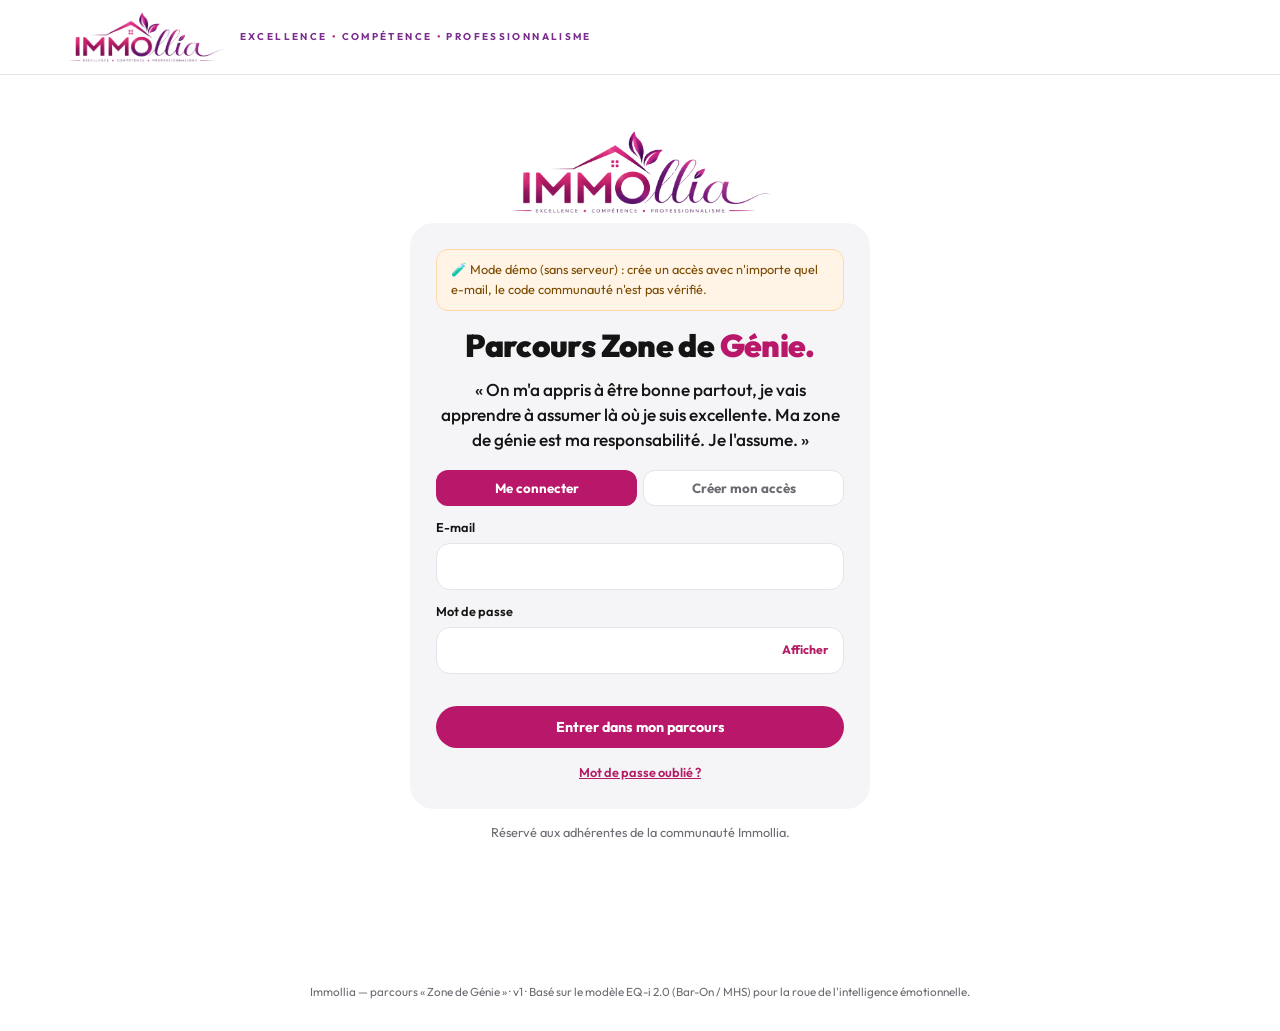
==== commit a0c0384b: "Parcours Zone de Génie v1.3 : afficher le mot de passe, mot de passe oublié par e-mail ; parcours ou" ====
--- a/parcours/index.html
+++ b/parcours/index.html
@@ -151,6 +151,10 @@
 .tabs button{flex:1;border:1.5px solid var(--line);background:#fff;padding:9px;border-radius:12px;font-weight:700;cursor:pointer;color:var(--muted)}
 .tabs button.on{background:var(--magenta);color:#fff;border-color:transparent}
 .err{color:#B00020;font-size:.85rem;min-height:18px;margin-top:8px}
+.mdp{position:relative}.mdp input{padding-right:92px}
+.mdp button{position:absolute;right:8px;top:50%;transform:translateY(-50%);border:0;background:none;color:var(--acc,#B31B64);font:inherit;font-size:.82rem;font-weight:700;cursor:pointer;padding:6px 8px}
+.lien{background:none;border:0;padding:0;color:var(--acc,#B31B64);font:inherit;font-size:.85rem;font-weight:600;cursor:pointer;text-decoration:underline}
+.ok-msg{color:#1b7a43;font-size:.9rem;margin-top:8px}
 
 /* ── Impression ── */
 @media print{
@@ -326,6 +330,8 @@
     if(a==='register'){ const u={id:1,email:b.email,prenom:b.prenom||'Moi',nom:b.nom||'',agence:b.agence||'',admin:false}; this.s('user',u); return {ok:true,token:'demo',user:u}; }
     if(a==='login'){ if(!me) throw new Error("Aucun compte dans ce navigateur : crée-le dans l'onglet « Créer mon accès »."); return {ok:true,token:'demo',user:me}; }
     if(a==='logout') return {ok:true};
+    if(a==='oubli') return {ok:true};
+    if(a==='reinit') throw new Error('Mode démo : la réinitialisation fonctionne seulement sur le vrai site.');
     if(!me) throw new Error('Connexion requise.');
     if(a==='me') return {ok:true,user:me};
     if(a==='profil'){ Object.assign(me,{prenom:b.prenom??me.prenom,nom:b.nom??me.nom,agence:b.agence??me.agence}); if('photo' in b) me.photo=b.photo||null; this.s('user',me); return {ok:true}; }
@@ -414,6 +420,20 @@
         <label class="lbl">Mot de passe</label><input type="password" name="password" required autocomplete="current-password">
         <div class="err" id="err-login"></div>
         <button class="btn" style="width:100%;margin-top:6px">Entrer dans mon parcours</button>
+        <p style="text-align:center;margin:12px 0 0"><button type="button" class="lien" id="vers-oubli">Mot de passe oublié ?</button></p>
+      </form>
+      <form id="f-oubli" class="hidden">
+        <p class="muted small" style="margin:0 0 4px">Indique l'e-mail de ton compte : tu recevras un lien pour choisir un nouveau mot de passe (valable 1 heure).</p>
+        <label class="lbl">E-mail</label><input type="email" name="email" required autocomplete="email">
+        <div class="err" id="err-oubli"></div><div class="ok-msg" id="ok-oubli"></div>
+        <button class="btn" style="width:100%;margin-top:6px">Recevoir le lien</button>
+        <p style="text-align:center;margin:12px 0 0"><button type="button" class="lien" id="retour-login">← Retour à la connexion</button></p>
+      </form>
+      <form id="f-reinit" class="hidden">
+        <p class="muted small" style="margin:0 0 4px">Choisis ton nouveau mot de passe.</p>
+        <label class="lbl">Nouveau mot de passe <span class="muted small">(8 caractères minimum)</span></label><input type="password" name="password" required minlength="8" autocomplete="new-password">
+        <div class="err" id="err-reinit"></div>
+        <button class="btn" style="width:100%;margin-top:6px">Enregistrer et entrer</button>
       </form>
       <form id="f-register" class="hidden">
         <div class="grid g2" style="gap:0 12px">
@@ -431,8 +451,30 @@
     <p class="muted small" style="text-align:center;margin-top:14px">Réservé aux adhérentes de la communauté Immollia.</p>
   </div>`;
 }
+// Bouton « Afficher » dans chaque champ mot de passe
+function oeil(){
+  document.querySelectorAll('input[type=password]').forEach(i=>{
+    if(i.parentElement.classList.contains('mdp')) return;
+    const w=document.createElement('div'); w.className='mdp'; i.replaceWith(w); w.appendChild(i);
+    const b=document.createElement('button'); b.type='button'; b.textContent='Afficher'; b.setAttribute('aria-label','Afficher le mot de passe');
+    b.onclick=()=>{ const v=i.type==='password'; i.type=v?'text':'password'; b.textContent=v?'Masquer':'Afficher'; b.setAttribute('aria-label',v?'Masquer le mot de passe':'Afficher le mot de passe'); i.focus(); };
+    w.appendChild(b);
+  });
+}
 function bindAuth(){
-  document.querySelectorAll('.tabs button').forEach(b=>b.onclick=()=>{ document.querySelectorAll('.tabs button').forEach(x=>x.classList.toggle('on',x===b)); $('#f-login').classList.toggle('hidden',b.dataset.t!=='login'); $('#f-register').classList.toggle('hidden',b.dataset.t!=='register'); });
+  oeil();
+  const montrer=id=>{ for(const f of ['login','register','oubli','reinit']) $('#f-'+f).classList.toggle('hidden',f!==id); document.querySelector('.tabs').classList.toggle('hidden',id==='oubli'||id==='reinit'); };
+  document.querySelectorAll('.tabs button').forEach(b=>b.onclick=()=>{ document.querySelectorAll('.tabs button').forEach(x=>x.classList.toggle('on',x===b)); montrer(b.dataset.t); });
+  $('#vers-oubli').onclick=()=>montrer('oubli');
+  $('#retour-login').onclick=()=>montrer('login');
+  $('#f-oubli').onsubmit=async e=>{ e.preventDefault(); $('#err-oubli').textContent=''; $('#ok-oubli').textContent='';
+    try{ await Store.call('oubli',Object.fromEntries(new FormData(e.target))); $('#ok-oubli').textContent="C'est envoyé. Si un compte existe avec cette adresse, tu vas recevoir un e-mail dans quelques minutes (pense à regarder dans les indésirables)."; }
+    catch(err){ $('#err-oubli').textContent=err.message; } };
+  const reinit=(location.hash.match(/^#reinit=([0-9a-f]{64})$/)||[])[1];
+  if(reinit) montrer('reinit');
+  $('#f-reinit').onsubmit=async e=>{ e.preventDefault(); $('#err-reinit').textContent='';
+    try{ const j=await Store.call('reinit',{token:reinit,password:new FormData(e.target).get('password')}); Store.setToken(j.token); S.user=j.user; await charger(); go('accueil'); }
+    catch(err){ $('#err-reinit').textContent=err.message; } };
   for(const t of ['login','register']){
     $('#f-'+t).onsubmit = async e=>{ e.preventDefault(); const d=Object.fromEntries(new FormData(e.target)); $('#err-'+t).textContent='';
       try{ const j=await Store.call(t,d); Store.setToken(j.token); S.user=j.user; await charger(); go('accueil'); }
@@ -665,6 +707,7 @@
     document.querySelectorAll('textarea[data-note]').forEach(t=>{ let tm; t.oninput=()=>{ clearTimeout(tm); const s=document.querySelector(`.saved[data-nk="${t.dataset.note}"]`); s.textContent='…'; tm=setTimeout(async()=>{ try{ await Store.call('note',{group_id:S.groupe.groupe.id,cible:+t.dataset.note,semaine:S.gsem,texte:t.value}); s.textContent='✓ enregistré'; const i=S.groupe.notes.findIndex(x=>x.auteur===S.user.id&&x.cible===+t.dataset.note&&x.semaine===S.gsem); const n={auteur:S.user.id,cible:+t.dataset.note,semaine:S.gsem,texte:t.value}; if(i>=0) S.groupe.notes[i]=n; else S.groupe.notes.push(n); }catch(e){ toast('⚠ '+e.message,4000); } },700); }; });
   }
   if(p==='profil'){
+    oeil();
     $('#f-profil').onsubmit=async e=>{ e.preventDefault(); const d=Object.fromEntries(new FormData(e.target)); if(!d.password) delete d.password; try{ await Store.call('profil',d); Object.assign(S.user,{prenom:d.prenom,nom:d.nom,agence:d.agence}); toast('Profil enregistré'); render(); }catch(err){ $('#err-profil').textContent=err.message; } };
     $('#photo-pick').onclick=()=>$('#photo-file').click();
     $('#photo-file').onchange=async e=>{ const f=e.target.files[0]; if(!f) return; try{ const data=await redimensionner(f,320); await Store.call('profil',{photo:data}); S.user.photo=data; toast('Photo enregistrée'); render(); }catch(err){ toast('⚠ '+err.message,4000); } };
@@ -687,6 +730,8 @@
 (async function(){
   await Store.detect();
   if(Store.mode==='demo' && localStorage.getItem('zg_demo_user')) Store.setToken('demo');
+  // Lien « mot de passe oublié » : on affiche toujours l'écran de connexion pour choisir le nouveau mot de passe
+  if(/^#reinit=/.test(location.hash)) Store.setToken('');
   if(Store.token){ try{ const j=await Store.call('me'); S.user=j.user; await charger(); }catch(e){ Store.setToken(''); } }
   const h=location.hash.slice(1); if(S.user && h) S.page=h;
   render();
